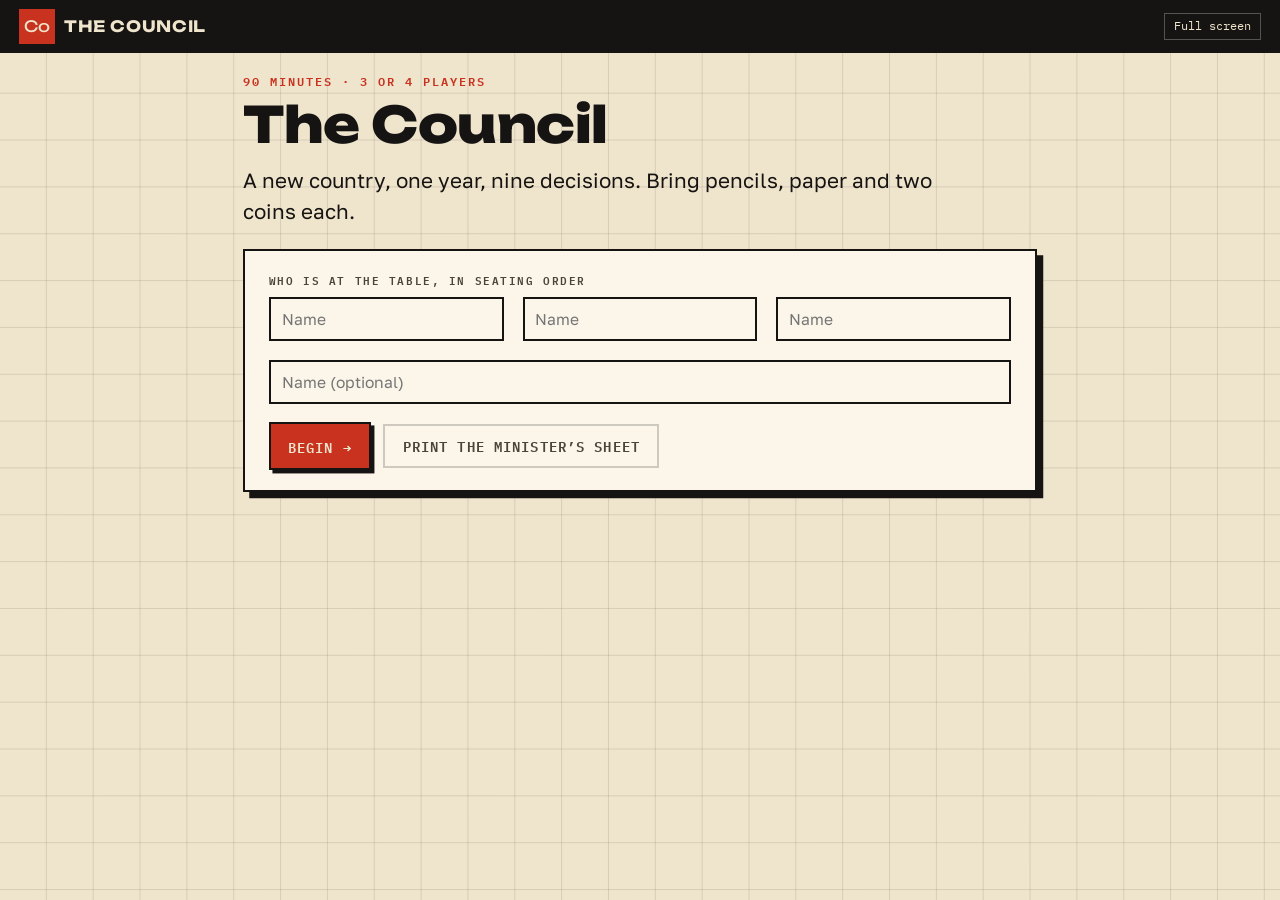
==== council.html @ 582136a7 "Parley: three conversation games (The Council, The Leak, The Panel)" ====
<!doctype html>
<html lang="en" class="host">
<head>
<meta charset="utf-8">
<meta name="viewport" content="width=device-width, initial-scale=1">
<title>The Council · Parley</title>
<link rel="icon" href="favicon.svg" type="image/svg+xml">
<link rel="stylesheet" href="assets/base.css">
</head>
<body>
<header class="bar">
  <a class="brand" href="./"><span class="tile sm"><span class="s">Co</span></span><b>THE COUNCIL</b></a>
  <span class="where" id="where"></span>
  <span class="sp"></span>
  <span class="clock" id="clock"></span>
  <button id="full" title="Full screen (F)">Full screen</button>
  <button id="new" class="hide">New game</button>
</header>
<main id="app"></main>
<script src="assets/vendor/qrcode/qrcode.js"></script>
<script src="assets/kit.js"></script>
<script src="assets/council.data.js"></script>
<script src="assets/council.js"></script>
</body>
</html>
---- assets/base.css ----
/* Parley — shared look. Paper, ink, one red, one yellow. */
@import url('https://fonts.googleapis.com/css2?family=Unbounded:wght@600;800&family=IBM+Plex+Mono:wght@400;500;600&family=Golos+Text:wght@400;500;600;700&display=swap');

:root {
  --paper: #EFE4CC;
  --paper-2: #E6D9BC;
  --sheet: #FBF6E9;
  --ink: #161412;
  --ink-2: #4A443B;
  --line: #16141233;
  --red: #C8321E;
  --yellow: #F2B705;
  --green: #2F6B3A;
  --display: 'Unbounded', 'Arial Black', system-ui, sans-serif;
  --mono: 'IBM Plex Mono', ui-monospace, Consolas, monospace;
  --text: 'Golos Text', system-ui, -apple-system, 'Segoe UI', sans-serif;
}

* { box-sizing: border-box; }
html { font-size: 17px; }
html.host { font-size: clamp(15px, 1.22vw, 27px); }
body {
  margin: 0; min-height: 100vh; color: var(--ink); background: var(--paper);
  font-family: var(--text); line-height: 1.45; -webkit-font-smoothing: antialiased;
  background-image:
    linear-gradient(#1614121c 1px, transparent 1px),
    linear-gradient(90deg, #1614121c 1px, transparent 1px);
  background-size: 3rem 3rem; background-position: -1px -1px;
}
h1, h2, h3 { font-family: var(--display); font-weight: 800; line-height: 1.05; margin: 0; letter-spacing: -0.01em; }
h1 { font-size: 3.2rem; } h2 { font-size: 2.1rem; } h3 { font-size: 1.25rem; }
p { margin: 0 0 .7em; }
a { color: inherit; }
.mono { font-family: var(--mono); font-weight: 500; letter-spacing: .02em; }
.lab { font-family: var(--mono); font-weight: 600; font-size: .72rem; letter-spacing: .14em; text-transform: uppercase; color: var(--ink-2); }
.red { color: var(--red); } .dim { color: var(--ink-2); }
.hide { display: none !important; }

/* ---------- top bar ---------- */
.bar {
  display: flex; align-items: center; gap: 1.1rem; padding: .55rem 1.2rem;
  background: var(--ink); color: var(--paper); position: sticky; top: 0; z-index: 5;
}
.bar .brand { display: flex; align-items: center; gap: .6rem; text-decoration: none; }
.bar .brand b { font-family: var(--display); font-size: 1rem; letter-spacing: .04em; }
.bar .where { font-family: var(--mono); font-size: .8rem; letter-spacing: .12em; text-transform: uppercase; color: var(--yellow); }
.bar .sp { flex: 1; }
.bar .clock { font-family: var(--mono); font-size: .95rem; }
.bar .clock i { font-style: normal; opacity: .55; }
.bar button { background: none; border: 1px solid #ffffff44; color: var(--paper); font: inherit; font-family: var(--mono); font-size: .75rem; padding: .25rem .6rem; cursor: pointer; }
.bar button:hover { border-color: var(--yellow); color: var(--yellow); }

/* ---------- element tile ---------- */
.tile {
  --c: var(--red);
  display: inline-grid; grid-template-rows: auto 1fr auto; width: 9.5rem; height: 9.5rem; padding: .55rem .7rem;
  background: var(--c); color: var(--paper); text-decoration: none; position: relative;
  box-shadow: .45rem .45rem 0 var(--ink);
}
.tile .n { font-family: var(--mono); font-size: .8rem; font-weight: 600; }
.tile .s { font-family: var(--display); font-size: 3.6rem; line-height: 1; align-self: center; }
.tile .t { font-family: var(--mono); font-size: .7rem; letter-spacing: .1em; text-transform: uppercase; }
.tile.y { --c: var(--yellow); color: var(--ink); }
.tile.k { --c: var(--ink); }
.tile.sm { width: 2.3rem; height: 2.3rem; padding: 0; box-shadow: none; place-items: center; grid-template-rows: 1fr; }
.tile.sm .s { font-size: 1rem; }

/* ---------- stage ---------- */
.stage { max-width: 78rem; margin: 0 auto; padding: 1.2rem 1.6rem 4rem; }
.stage.narrow { max-width: 54rem; }
.kicker { font-family: var(--mono); font-weight: 600; font-size: .8rem; letter-spacing: .16em; text-transform: uppercase; color: var(--red); margin-bottom: .5rem; display: flex; gap: 1rem; align-items: baseline; }
.kicker .who { color: var(--ink); background: var(--yellow); padding: .1rem .5rem; }
.lead { font-size: 1.32rem; line-height: 1.5; max-width: 46rem; }
.sheet { background: var(--sheet); border: 2px solid var(--ink); padding: 1.3rem 1.5rem; box-shadow: .4rem .4rem 0 var(--ink); }
.sheet + .sheet { margin-top: 1.2rem; }
.row { display: flex; gap: 1.2rem; flex-wrap: wrap; align-items: stretch; }
.row > * { flex: 1 1 14rem; }
.center { text-align: center; }
.gap { height: 1.2rem; }
.split { display: grid; grid-template-columns: 1.3fr 1fr; gap: 2rem; align-items: start; margin-top: .9rem; }
.split .lead { max-width: none; font-size: 1.24rem; }
.opts.col { grid-template-columns: 1fr; margin-top: 0; gap: .8rem; }
.opts.col .opt { padding: .7rem .9rem; grid-template-columns: auto 1fr; column-gap: .8rem; }
.opts.col .opt .k { grid-row: span 4; font-size: 1.7rem; line-height: 1; }
.opts.col .opt > *:not(.k) { grid-column: 2; }

.btn {
  font-family: var(--mono); font-weight: 600; font-size: .9rem; letter-spacing: .08em; text-transform: uppercase;
  background: var(--sheet); color: var(--ink); border: 2px solid var(--ink); padding: .65rem 1.1rem; cursor: pointer;
  box-shadow: .22rem .22rem 0 var(--ink); transition: transform .06s, box-shadow .06s; text-decoration: none; display: inline-block;
}
.btn:hover { transform: translate(-1px, -1px); box-shadow: calc(.22rem + 1px) calc(.22rem + 1px) 0 var(--ink); }
.btn:active { transform: translate(.15rem, .15rem); box-shadow: .07rem .07rem 0 var(--ink); }
.btn.go { background: var(--red); color: var(--paper); }
.btn.y { background: var(--yellow); }
.btn.ghost { box-shadow: none; background: transparent; border-color: var(--line); color: var(--ink-2); }
.btn[disabled] { opacity: .35; pointer-events: none; }
.btns { display: flex; gap: .8rem; flex-wrap: wrap; align-items: center; margin-top: 1.2rem; }
.foot { position: fixed; left: 0; right: 0; bottom: 0; display: flex; justify-content: space-between; align-items: center; gap: 1rem; padding: .6rem 1.2rem; background: linear-gradient(transparent, var(--paper) 35%); pointer-events: none; }
.foot > * { pointer-events: auto; }

input[type=text], textarea {
  font: inherit; font-family: var(--text); background: var(--sheet); border: 2px solid var(--ink); padding: .55rem .7rem; width: 100%; color: var(--ink);
}
input[type=text]:focus, textarea:focus { outline: 3px solid var(--yellow); }

/* ---------- timer ---------- */
.timer { font-family: var(--display); font-size: 4.2rem; line-height: 1; font-variant-numeric: tabular-nums; display: inline-flex; align-items: baseline; gap: .8rem; }
.timer.s { font-size: 2.2rem; }
.timer.warn { color: var(--red); }
.timer.over { color: var(--red); animation: blink .8s steps(2) infinite; }
.timer small { font-family: var(--mono); font-size: .7rem; letter-spacing: .14em; color: var(--ink-2); text-transform: uppercase; }
@keyframes blink { 50% { opacity: .35; } }

/* ---------- gauges (Council) ---------- */
.gauges { display: grid; grid-template-columns: repeat(4, 1fr); gap: 1rem; margin-bottom: 1rem; }
.gauge { background: var(--sheet); border: 2px solid var(--ink); padding: .35rem .7rem .5rem; }
.gauge .top { display: flex; justify-content: space-between; align-items: baseline; }
.gauge .v { font-family: var(--display); font-size: 1.5rem; }
.gauge .segs { display: grid; grid-template-columns: repeat(10, 1fr); gap: 3px; margin-top: .35rem; }
.gauge .segs i { height: .7rem; background: var(--paper-2); }
.gauge .segs i.on { background: var(--ink); }
.gauge.low .segs i.on, .gauge.low .v { background: var(--red); color: var(--red); }
.gauge.low .v { background: none; }
.gauge .d { font-family: var(--mono); font-weight: 600; font-size: .85rem; margin-left: .4rem; }
.gauge .d.up { color: var(--green); } .gauge .d.down { color: var(--red); }

/* ---------- options ---------- */
.opts { display: grid; grid-template-columns: repeat(auto-fit, minmax(15rem, 1fr)); gap: 1rem; margin-top: 1.1rem; }
.opt { background: var(--sheet); border: 2px solid var(--ink); padding: .9rem 1rem; text-align: left; font: inherit; color: inherit; cursor: pointer; display: grid; gap: .35rem; align-content: start; box-shadow: .28rem .28rem 0 var(--ink); }
.opt:hover { background: #fff; }
.opt .k { font-family: var(--display); font-size: 1.5rem; color: var(--red); }
.opt b { font-size: 1.12rem; line-height: 1.25; }
.opt span { color: var(--ink-2); font-size: .95rem; }
.opt .fx { font-family: var(--mono); font-size: .78rem; letter-spacing: .04em; color: var(--ink); margin-top: .25rem; display: flex; gap: .7rem; flex-wrap: wrap; }
.opt .fx .up { color: var(--green); } .opt .fx .down { color: var(--red); }
.opt.won { background: var(--yellow); }
.opt.lost { opacity: .4; box-shadow: none; }
.opts.locked .opt { cursor: default; pointer-events: none; }

.note { border-left: .5rem solid var(--yellow); background: var(--sheet); padding: .7rem 1rem; margin-top: 1.1rem; font-size: 1rem; }
.note .lab { display: block; margin-bottom: .2rem; color: var(--red); }
.phrases { margin-top: 1.2rem; display: flex; gap: .6rem; flex-wrap: wrap; align-items: center; }
.phrases q { font-family: var(--mono); font-size: .82rem; border: 1px dashed var(--ink-2); padding: .22rem .55rem; quotes: none; color: var(--ink-2); }

/* ---------- seats, QR ---------- */
.seats { display: grid; grid-template-columns: repeat(auto-fit, minmax(13rem, 1fr)); gap: 1.1rem; }
.seat { background: var(--sheet); border: 2px solid var(--ink); padding: .9rem; text-align: center; }
.seat .qr { width: 100%; max-width: 13rem; aspect-ratio: 1; margin: .5rem auto 0; background: #fff; padding: .5rem; }
.seat .qr svg { width: 100%; height: 100%; display: block; }
.seat h3 { font-size: 1.15rem; }
.seat.on { background: var(--yellow); }
.chips { display: flex; gap: .6rem; flex-wrap: wrap; }
.chip { font-family: var(--mono); font-weight: 600; font-size: .85rem; border: 2px solid var(--ink); padding: .3rem .7rem; background: var(--sheet); }
.chip.on { background: var(--yellow); } .chip.hot { background: var(--red); color: var(--paper); }
button.chip { cursor: pointer; font: inherit; font-family: var(--mono); font-weight: 600; font-size: .85rem; }

/* ---------- documents (Leak) ---------- */
.doc { background: #fff; border: 1px solid var(--ink); padding: 1.2rem 1.4rem; font-size: .95rem; position: relative; }
.doc h4 { font-family: var(--mono); font-size: .8rem; letter-spacing: .12em; text-transform: uppercase; margin: 0 0 .7rem; padding-bottom: .5rem; border-bottom: 2px solid var(--ink); display: flex; justify-content: space-between; gap: 1rem; }
.doc h4 em { font-style: normal; color: var(--red); }
.doc table { width: 100%; border-collapse: collapse; font-family: var(--mono); font-size: .82rem; }
.doc th, .doc td { text-align: left; padding: .28rem .5rem; border-bottom: 1px solid #0002; vertical-align: top; }
.doc th { font-weight: 600; background: #0000000d; }
.doc .press { font-family: Georgia, 'Times New Roman', serif; font-size: 1.05rem; line-height: 1.5; }
.doc .press h5 { font-family: Georgia, serif; font-size: 1.7rem; line-height: 1.1; margin: 0 0 .5rem; }
.docs { display: grid; grid-template-columns: repeat(auto-fit, minmax(24rem, 1fr)); gap: 1.1rem; }
.stamp { position: absolute; right: 1rem; top: 2.6rem; font-family: var(--display); color: var(--red); border: 3px solid var(--red); padding: .1rem .5rem; transform: rotate(-7deg); font-size: .8rem; opacity: .8; }

/* ---------- tables, scores ---------- */
table.score { width: 100%; border-collapse: collapse; font-size: 1.1rem; }
table.score td, table.score th { padding: .5rem .7rem; border-bottom: 2px solid var(--ink); text-align: left; }
table.score td.n { font-family: var(--display); font-size: 1.5rem; text-align: right; }
table.score tr.top td { background: var(--yellow); }
.big { font-family: var(--display); font-size: 3.4rem; line-height: 1.05; }
.word { font-family: var(--display); font-size: 4.4rem; line-height: 1; word-break: break-word; }
.subject { font-family: var(--display); font-size: 3rem; line-height: 1.1; }
ul.plain { list-style: none; padding: 0; margin: 0; }
ul.plain li { padding: .35rem 0; border-bottom: 1px solid var(--line); }
ol.steps { padding-left: 1.2rem; margin: .4rem 0 0; } ol.steps li { margin-bottom: .35rem; }
details { margin-top: 1rem; } summary { cursor: pointer; font-family: var(--mono); font-size: .8rem; letter-spacing: .12em; text-transform: uppercase; color: var(--ink-2); }
.agenda { display: grid; grid-template-columns: auto 1fr auto; gap: .2rem 1rem; font-family: var(--mono); font-size: .88rem; }
.agenda b { font-weight: 600; }

/* ---------- hub ---------- */
.hub { max-width: 66rem; margin: 0 auto; padding: 3.5rem 1.5rem 4rem; }
.hub h1 { font-size: clamp(3rem, 9vw, 7rem); letter-spacing: -.03em; }
.hub .sub { font-family: var(--mono); letter-spacing: .14em; text-transform: uppercase; font-size: .85rem; margin: .6rem 0 3rem; color: var(--ink-2); }
.games { display: grid; grid-template-columns: repeat(auto-fit, minmax(17rem, 1fr)); gap: 2.2rem 1.8rem; }
.game { text-decoration: none; display: grid; grid-template-columns: 1fr; gap: 1.2rem; align-items: start; justify-items: start; }
.game h2 { font-size: 1.45rem; margin-bottom: .3rem; }
.game p { font-size: .98rem; color: var(--ink-2); margin: 0 0 .5rem; }
.game .meta { font-family: var(--mono); font-size: .72rem; letter-spacing: .1em; text-transform: uppercase; color: var(--ink); display: flex; gap: .5rem; flex-wrap: wrap; }
.game .meta span { border: 1px solid var(--ink); padding: .1rem .4rem; }
.game:hover .tile { transform: translate(-2px, -2px); }
.byline { margin-top: 4rem; font-family: var(--mono); font-size: .75rem; letter-spacing: .12em; text-transform: uppercase; color: var(--ink-2); display: flex; gap: 1.2rem; flex-wrap: wrap; align-items: center; }

/* ---------- phone ---------- */
body.phone { background-size: 2.2rem 2.2rem; }
.ph { max-width: 34rem; margin: 0 auto; padding: 1rem 1rem 4rem; }
.ph h1 { font-size: 1.7rem; } .ph h2 { font-size: 1.3rem; margin: 1.1rem 0 .4rem; }
.cover { min-height: 62vh; display: grid; place-items: center; text-align: center; background: var(--ink); color: var(--paper); padding: 2rem; cursor: pointer; }
.cover .big { font-size: 2rem; }
.brief p { font-size: 1.04rem; }
.brief ul { padding-left: 1.1rem; margin: .2rem 0 .8rem; } .brief li { margin-bottom: .45rem; }
.brief .secret { border: 2px solid var(--red); padding: .7rem .9rem; background: var(--sheet); margin: .8rem 0; }
.brief .want { border: 2px solid var(--ink); background: var(--yellow); padding: .7rem .9rem; margin: .8rem 0; }
.buzz { width: 100%; aspect-ratio: 1; max-height: 58vh; border-radius: 50%; border: .5rem solid var(--ink); background: var(--red); color: var(--paper); font-family: var(--display); font-size: 2.2rem; box-shadow: 0 .8rem 0 var(--ink); cursor: pointer; touch-action: manipulation; -webkit-tap-highlight-color: transparent; }
.buzz:active { transform: translateY(.5rem); box-shadow: 0 .3rem 0 var(--ink); }
.buzz[disabled] { background: var(--paper-2); color: var(--ink-2); box-shadow: 0 .3rem 0 var(--ink-2); border-color: var(--ink-2); }
.vote { display: grid; grid-template-columns: 1fr 1fr; gap: 1rem; }
.vote button { font-family: var(--display); font-size: 1.5rem; padding: 2.2rem .5rem; border: 3px solid var(--ink); background: var(--sheet); cursor: pointer; }
.vote button.sel { background: var(--yellow); }
.net { font-family: var(--mono); font-size: .7rem; letter-spacing: .1em; text-transform: uppercase; }
.net.ok::before { content: '● '; color: var(--green); } .net.bad::before { content: '● '; color: var(--red); }

/* ---------- print ---------- */
.page { background: #fff; color: #000; width: 210mm; min-height: 296mm; margin: 1rem auto; padding: 14mm 15mm; border: 1px solid #0003; position: relative; font-size: 11pt; }
.page h2 { font-size: 17pt; } .page h3 { font-size: 11pt; margin: 4mm 0 2mm; }
.page table { width: 100%; border-collapse: collapse; }
.page td, .page th { border: 1px solid #000; padding: 1.6mm 2mm; text-align: left; vertical-align: top; font-size: 9.5pt; }
.page .ruled { height: 9mm; border-bottom: 1px solid #0006; }
.page .box { border: 1.5px solid #000; padding: 3mm; min-height: 30mm; margin-top: 2mm; }
.page .fold { border: 2px dashed #000; padding: 4mm; text-align: center; font-family: var(--mono); letter-spacing: .1em; margin-bottom: 5mm; }
@media print {
  body { background: #fff; }
  .noprint, .bar { display: none !important; }
  .page { margin: 0; border: none; page-break-after: always; width: auto; min-height: 0; }
  .doc { break-inside: avoid; }
}
@media (max-width: 760px) {
  .gauges { grid-template-columns: repeat(2, 1fr); }
  .split { grid-template-columns: 1fr; }
  h1 { font-size: 2.1rem; } h2 { font-size: 1.5rem; }
  .word { font-size: 2.6rem; } .subject { font-size: 2rem; } .big { font-size: 2.2rem; }
}
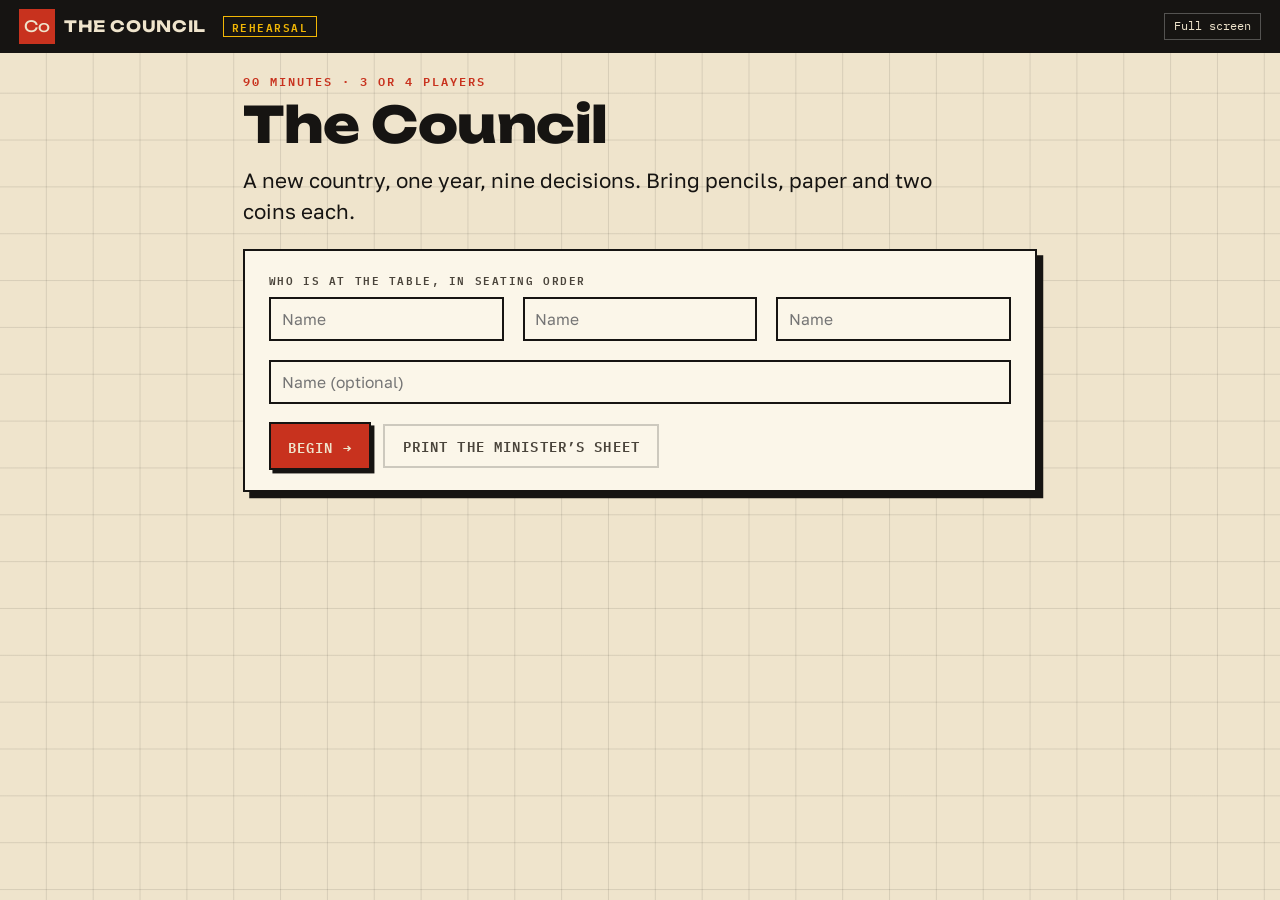
==== commit 0a8ac8cb: "Two complete scenarios per game: rehearsal and class" ====
--- a/council.html
+++ b/council.html
@@ -10,6 +10,7 @@
 <body>
 <header class="bar">
   <a class="brand" href="./"><span class="tile sm"><span class="s">Co</span></span><b>THE COUNCIL</b></a>
+  <span class="tag" id="tag"></span>
   <span class="where" id="where"></span>
   <span class="sp"></span>
   <span class="clock" id="clock"></span>
@@ -19,7 +20,7 @@
 <main id="app"></main>
 <script src="assets/vendor/qrcode/qrcode.js"></script>
 <script src="assets/kit.js"></script>
-<script src="assets/council.data.js"></script>
+<script>K.need('council');</script>
 <script src="assets/council.js"></script>
 </body>
 </html>
--- a/assets/base.css
+++ b/assets/base.css
@@ -45,6 +45,8 @@
 .bar .brand b { font-family: var(--display); font-size: 1rem; letter-spacing: .04em; }
 .bar .where { font-family: var(--mono); font-size: .8rem; letter-spacing: .12em; text-transform: uppercase; color: var(--yellow); }
 .bar .sp { flex: 1; }
+.bar .tag { font-family: var(--mono); font-weight: 600; font-size: .68rem; letter-spacing: .14em; text-transform: uppercase; padding: .12rem .5rem; border: 1px solid var(--yellow); color: var(--yellow); }
+.bar .tag.class { background: var(--red); border-color: var(--red); color: var(--paper); }
 .bar .clock { font-family: var(--mono); font-size: .95rem; }
 .bar .clock i { font-style: normal; opacity: .55; }
 .bar button { background: none; border: 1px solid #ffffff44; color: var(--paper); font: inherit; font-family: var(--mono); font-size: .75rem; padding: .25rem .6rem; cursor: pointer; }
@@ -187,12 +189,14 @@
 .hub h1 { font-size: clamp(3rem, 9vw, 7rem); letter-spacing: -.03em; }
 .hub .sub { font-family: var(--mono); letter-spacing: .14em; text-transform: uppercase; font-size: .85rem; margin: .6rem 0 3rem; color: var(--ink-2); }
 .games { display: grid; grid-template-columns: repeat(auto-fit, minmax(17rem, 1fr)); gap: 2.2rem 1.8rem; }
-.game { text-decoration: none; display: grid; grid-template-columns: 1fr; gap: 1.2rem; align-items: start; justify-items: start; }
+.game { text-decoration: none; display: grid; grid-template-columns: 1fr; gap: 1.2rem; align-items: start; align-content: start; justify-items: start; }
 .game h2 { font-size: 1.45rem; margin-bottom: .3rem; }
 .game p { font-size: .98rem; color: var(--ink-2); margin: 0 0 .5rem; }
 .game .meta { font-family: var(--mono); font-size: .72rem; letter-spacing: .1em; text-transform: uppercase; color: var(--ink); display: flex; gap: .5rem; flex-wrap: wrap; }
 .game .meta span { border: 1px solid var(--ink); padding: .1rem .4rem; }
-.game:hover .tile { transform: translate(-2px, -2px); }
+.game .pick { display: flex; gap: .8rem; margin-top: 1rem; }
+.legend { margin-top: 2.6rem; font-size: .95rem; color: var(--ink-2); max-width: 44rem; }
+.seat a.lab { display: inline-block; margin-top: .5rem; color: var(--red); }
 .byline { margin-top: 4rem; font-family: var(--mono); font-size: .75rem; letter-spacing: .12em; text-transform: uppercase; color: var(--ink-2); display: flex; gap: 1.2rem; flex-wrap: wrap; align-items: center; }
 
 /* ---------- phone ---------- */
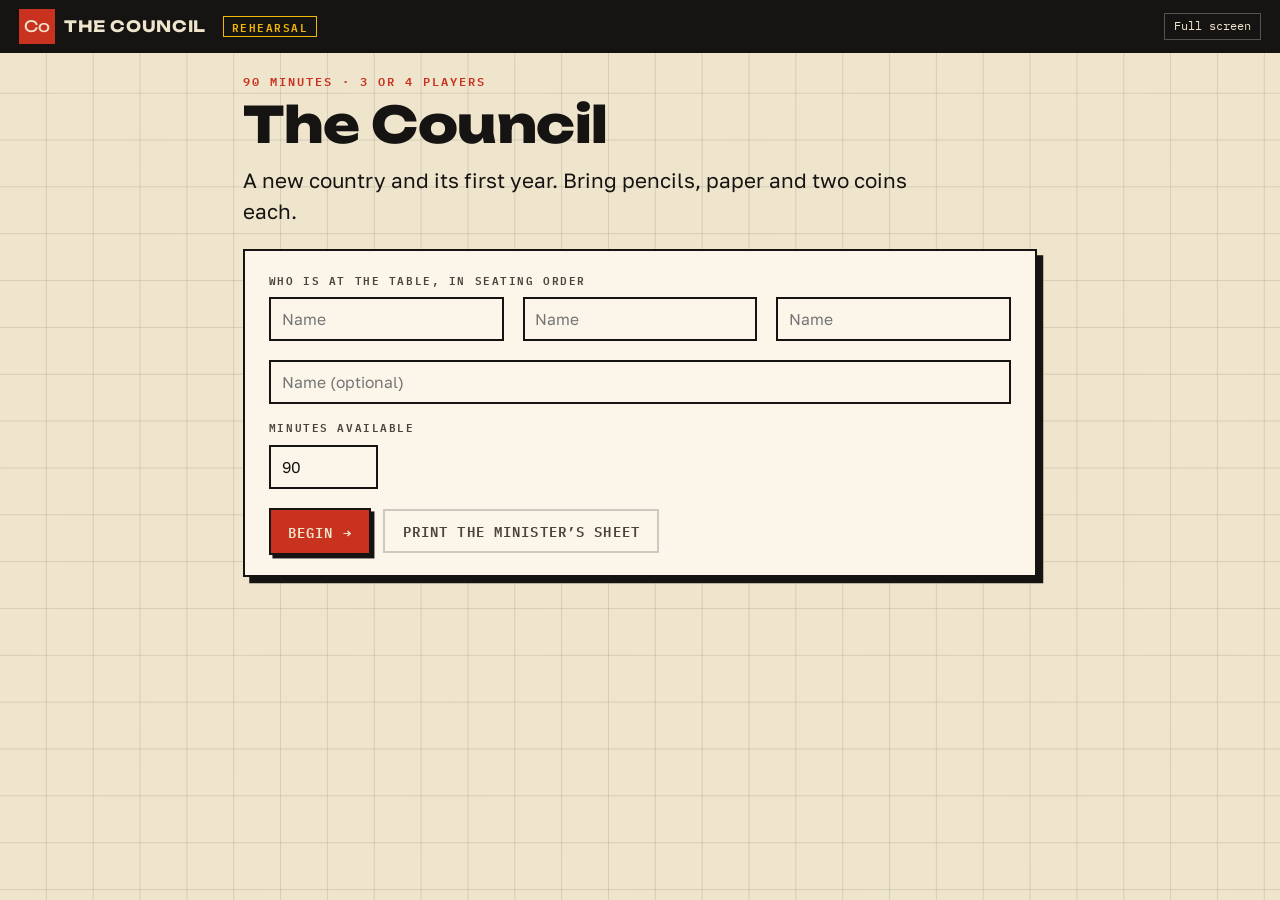
==== commit a2a23c8c: "The Council: briefing, Charter bound to the promises, question-mark options, plainer prose" ====
--- a/council.html
+++ b/council.html
@@ -14,6 +14,7 @@
   <span class="where" id="where"></span>
   <span class="sp"></span>
   <span class="clock" id="clock"></span>
+  <button id="charter" class="hide" title="Show the Charter (C)">Charter</button>
   <button id="full" title="Full screen (F)">Full screen</button>
   <button id="new" class="hide">New game</button>
 </header>
--- a/assets/base.css
+++ b/assets/base.css
@@ -101,10 +101,10 @@
 .foot { position: fixed; left: 0; right: 0; bottom: 0; display: flex; justify-content: space-between; align-items: center; gap: 1rem; padding: .6rem 1.2rem; background: linear-gradient(transparent, var(--paper) 35%); pointer-events: none; }
 .foot > * { pointer-events: auto; }
 
-input[type=text], textarea {
+input[type=text], input[type=number], textarea {
   font: inherit; font-family: var(--text); background: var(--sheet); border: 2px solid var(--ink); padding: .55rem .7rem; width: 100%; color: var(--ink);
 }
-input[type=text]:focus, textarea:focus { outline: 3px solid var(--yellow); }
+input[type=text]:focus, input[type=number]:focus, textarea:focus { outline: 3px solid var(--yellow); }
 
 /* ---------- timer ---------- */
 .timer { font-family: var(--display); font-size: 4.2rem; line-height: 1; font-variant-numeric: tabular-nums; display: inline-flex; align-items: baseline; gap: .8rem; }
@@ -136,6 +136,7 @@
 .opt span { color: var(--ink-2); font-size: .95rem; }
 .opt .fx { font-family: var(--mono); font-size: .78rem; letter-spacing: .04em; color: var(--ink); margin-top: .25rem; display: flex; gap: .7rem; flex-wrap: wrap; }
 .opt .fx .up { color: var(--green); } .opt .fx .down { color: var(--red); }
+.opt .fx .q { color: var(--ink-2); letter-spacing: .2em; }
 .opt.won { background: var(--yellow); }
 .opt.lost { opacity: .4; box-shadow: none; }
 .opts.locked .opt { cursor: default; pointer-events: none; }
@@ -166,6 +167,19 @@
 .doc th { font-weight: 600; background: #0000000d; }
 .doc .press { font-family: Georgia, 'Times New Roman', serif; font-size: 1.05rem; line-height: 1.5; }
 .doc .press h5 { font-family: Georgia, serif; font-size: 1.7rem; line-height: 1.1; margin: 0 0 .5rem; }
+/* The Council: gauge cards in the briefing, the Charter as a document, and the overlay that shows it. */
+.gcards { display: grid; grid-template-columns: repeat(4, 1fr); gap: 1rem; margin-top: 1.2rem; }
+.gcard { background: var(--sheet); border: 2px solid var(--ink); padding: .8rem .9rem 1rem; }
+.gcard .gauge { border: 0; padding: 0; background: none; }
+.gcard p { margin: .8rem 0 .7rem; font-size: 1.05rem; line-height: 1.4; }
+.gcard dl { margin: 0; display: grid; grid-template-columns: auto 1fr; gap: .35rem .7rem; font-size: .95rem; }
+.gcard dt { font-family: var(--mono); font-weight: 600; font-size: .72rem; letter-spacing: .1em; text-transform: uppercase; color: var(--red); padding-top: .2rem; white-space: nowrap; }
+.gcard dd { margin: 0; color: var(--ink-2); }
+.doc.charter { font-family: Georgia, 'Times New Roman', serif; font-size: 1.12rem; line-height: 1.5; padding: 1.5rem 1.8rem; box-shadow: .4rem .4rem 0 var(--ink); }
+.doc.charter p { margin: 0 0 .7rem; }
+.doc.charter .sig { margin: 1.1rem 0 0; font-style: italic; color: var(--ink-2); }
+.veil { position: fixed; inset: 0; z-index: 9; background: #161412cc; display: grid; place-items: center; padding: 2rem; cursor: pointer; }
+.veil .doc { max-width: 46rem; width: 100%; }
 .docs { display: grid; grid-template-columns: repeat(auto-fit, minmax(24rem, 1fr)); gap: 1.1rem; }
 .stamp { position: absolute; right: 1rem; top: 2.6rem; font-family: var(--display); color: var(--red); border: 3px solid var(--red); padding: .1rem .5rem; transform: rotate(-7deg); font-size: .8rem; opacity: .8; }
 
@@ -180,6 +194,7 @@
 ul.plain { list-style: none; padding: 0; margin: 0; }
 ul.plain li { padding: .35rem 0; border-bottom: 1px solid var(--line); }
 ol.steps { padding-left: 1.2rem; margin: .4rem 0 0; } ol.steps li { margin-bottom: .35rem; }
+ol.steps.big li { font-size: 1.16rem; line-height: 1.45; margin-bottom: .7rem; }
 details { margin-top: 1rem; } summary { cursor: pointer; font-family: var(--mono); font-size: .8rem; letter-spacing: .12em; text-transform: uppercase; color: var(--ink-2); }
 .agenda { display: grid; grid-template-columns: auto 1fr auto; gap: .2rem 1rem; font-family: var(--mono); font-size: .88rem; }
 .agenda b { font-weight: 600; }
@@ -234,6 +249,7 @@
 }
 @media (max-width: 760px) {
   .gauges { grid-template-columns: repeat(2, 1fr); }
+  .gcards { grid-template-columns: repeat(2, 1fr); }
   .split { grid-template-columns: 1fr; }
   h1 { font-size: 2.1rem; } h2 { font-size: 1.5rem; }
   .word { font-size: 2.6rem; } .subject { font-size: 2rem; } .big { font-size: 2.2rem; }
